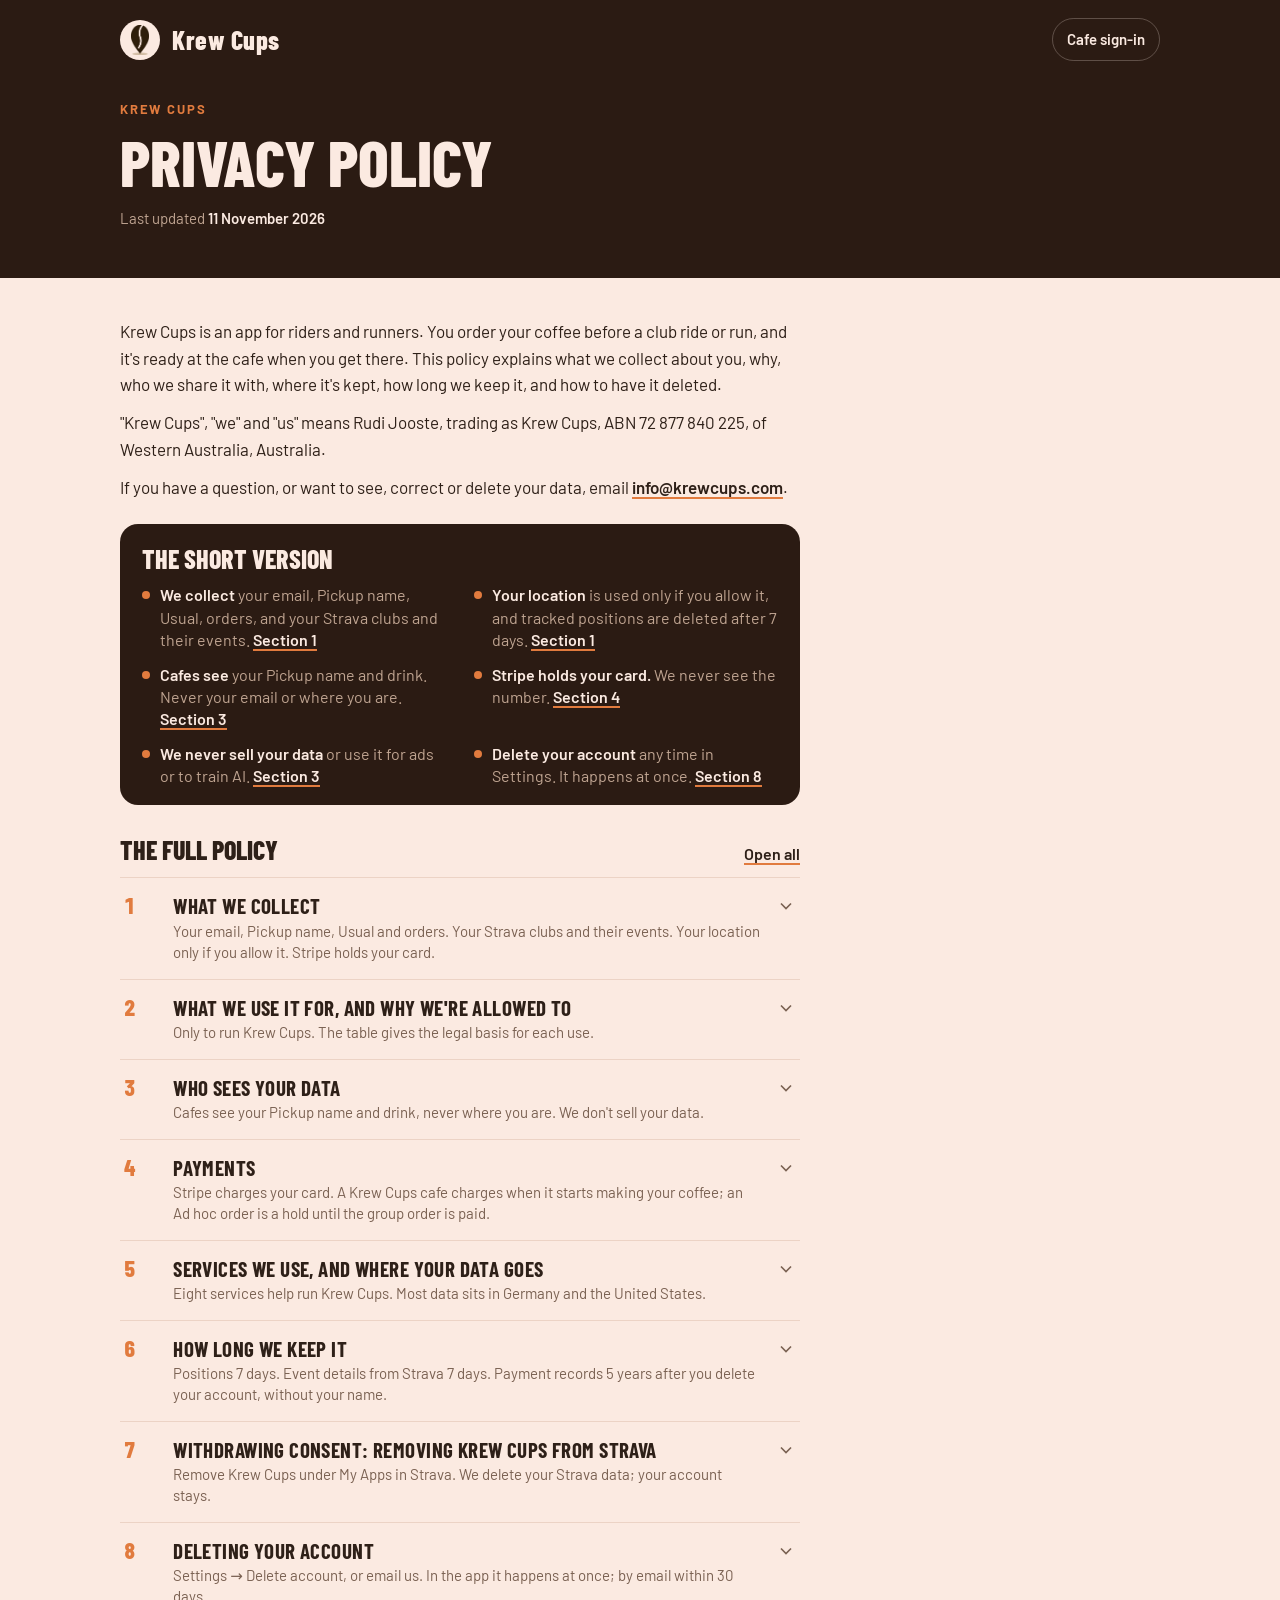
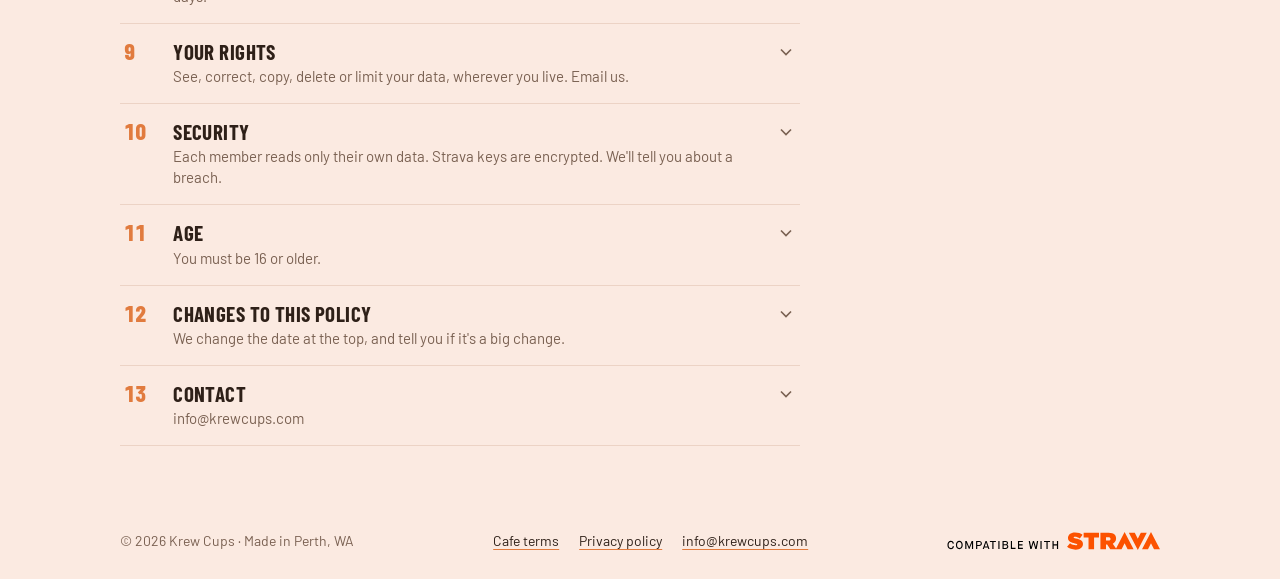
==== privacy/index.html @ a678cc2f "deploy: roods97/krew-cup@27086fe106c4de048542edfa4d556ca2a19899a2" ====
<!doctype html>
<html lang="en-AU">
  <head>
    <meta charset="UTF-8" />
    <meta name="viewport" content="width=device-width, initial-scale=1, viewport-fit=cover" />
    <title>Privacy policy · Krew Cups</title>
    <meta
      name="description"
      content="What Krew Cups collects about you, why, who sees it, where it's kept, how long we keep it, and how to have it deleted."
    />
    <link rel="icon" type="image/png" href="/assets/krewcup-logo-transparent-D4JELKim.png" />
    <link rel="preconnect" href="https://fonts.googleapis.com" />
    <link rel="preconnect" href="https://fonts.gstatic.com" crossorigin />
    <link
      rel="stylesheet"
      href="https://fonts.googleapis.com/css2?family=Barlow:wght@400;500;600&family=Barlow+Condensed:wght@600;700;800&display=swap"
    />
    <script type="module" crossorigin src="/assets/privacy-DERQk1QT.js"></script>
    <link rel="modulepreload" crossorigin href="/assets/modulepreload-polyfill-B5Qt9EMX.js">
    <link rel="stylesheet" crossorigin href="/assets/styles-b7v2vIeq.css">
  </head>
  <body class="policy-page">
    <!-- The text is the agreed policy in .scratch/privacy-policy/policy-draft.md, word for word, plus
         its "Page extras" (marked data-extra). src/privacy/__tests__/pageMatchesDraft.test.ts checks it.
         When the policy changes, change both, and the "Last updated" date. -->
    <header class="band">
      <div class="wrap">
        <nav class="nav" aria-label="Main">
          <a class="logo" href="../" aria-label="Krew Cups home">
            <span class="logo-badge"><img src="/assets/krewcup-logo-transparent-D4JELKim.png" alt="" /></span>
            Krew Cups
          </a>
          <a class="nav-link" href="https://cafe.krewcups.com">Cafe sign-in</a>
        </nav>
        <div class="doc-hero">
          <p class="eyebrow">Krew Cups</p>
          <h1>Privacy policy</h1>
          <p class="doc-meta">Last updated <time datetime="2026-11-11">11 November 2026</time></p>
        </div>
      </div>
    </header>

    <main class="wrap doc-single">
      <article class="doc-text policy">
        <p>Krew Cups is an app for riders and runners. You order your coffee before a club ride or run, and it's ready at the cafe when you get there. This policy explains what we collect about you, why, who we share it with, where it's kept, how long we keep it, and how to have it deleted.</p>
        <p>"Krew Cups", "we" and "us" means Rudi Jooste, trading as Krew Cups, ABN 72 877 840 225, of Western Australia, Australia.</p>
        <p>If you have a question, or want to see, correct or delete your data, email <strong><a href="mailto:info@krewcups.com">info@krewcups.com</a></strong>.</p>

        <section class="policy-short" aria-labelledby="short-title" data-extra>
          <h2 id="short-title">The short version</h2>
          <ul>
            <li><span><b>We collect</b> your email, Pickup name, Usual, orders, and your Strava clubs and their events. <a href="#s1">Section 1</a></span></li>
            <li><span><b>Your location</b> is used only if you allow it, and tracked positions are deleted after 7 days. <a href="#s1">Section 1</a></span></li>
            <li><span><b>Cafes see</b> your Pickup name and drink. Never your email or where you are. <a href="#s3">Section 3</a></span></li>
            <li><span><b>Stripe holds your card.</b> We never see the number. <a href="#s4">Section 4</a></span></li>
            <li><span><b>We never sell your data</b> or use it for ads or to train AI. <a href="#s3">Section 3</a></span></li>
            <li><span><b>Delete your account</b> any time in Settings. It happens at once. <a href="#s8">Section 8</a></span></li>
          </ul>
        </section>

        <div class="acc-tools" data-extra>
          <h2>The full policy</h2>
          <button type="button" id="open-all" hidden>Open all</button>
        </div>

        <details class="acc" id="s1">
          <summary>
            <span class="n">1</span>
            <span class="st"><b>What we collect</b> <small data-extra>Your email, Pickup name, Usual and orders. Your Strava clubs and their events. Your location only if you allow it. Stripe holds your card.</small></span>
            <svg class="chev" width="20" height="20" viewBox="0 0 24 24" fill="none" stroke="currentColor" stroke-width="2" aria-hidden="true"><path d="M6 9l6 6 6-6" /></svg>
          </summary>
          <div class="acc-body">
            <h3>Your account</h3>
            <ul>
              <li><strong>Your email address.</strong> You sign in with a one-time code sent to it. We also use it to email you about your account, for example to confirm that it's deleted, and to contact you about a problem reported with one of your orders.</li>
              <li><strong>Your Pickup name.</strong> The name your coffee is made under and written on your cup, such as "Sam K.". It starts as the first name and last initial from your Strava profile. We keep only that, not your full Strava name. You can change it at any time, and once you have, reconnecting Strava won't change it back.</li>
              <li><strong>Your Usual.</strong> The drink you normally have: its size, any changes (such as oat milk or an extra shot), whether you're having it in or taking it away, and the swaps you approve in advance for when the cafe can't make part of it.</li>
              <li><strong>Whether you're going.</strong> For each of your clubs' Events, whether you've said you're going or not going.</li>
              <li><strong>Your orders.</strong> The orders you place: which Event, which cafe, what you ordered, any note you add, the price, the platform fee and what happened to the order (made, collected, refunded and so on).</li>
              <li><strong>Problems you report.</strong> If you flag a problem with an order, we keep your reason, what you wrote, the photo you attached, and how you answered the cafe's response. Before your photo is uploaded, the app removes its hidden details, such as where it was taken.</li>
              <li><strong>Problems a cafe reports.</strong> A cafe can flag a problem with one of your orders, for example that it was never collected. We keep the cafe's reason and what it wrote. You aren't shown these reports, but you can ask us for a copy. If several of these are upheld, your account can be suspended from ordering. We keep a record of any suspension, and you're told why.</li>
            </ul>
            <h3>Cafes without Krew Cups ordering (Ad hoc Cafes)</h3>
            <p>If your Event has no cafe yet, you can ask for one to be added, giving its name and a Google Maps link, and you can tell us the prices on its menu. We keep that it was you who asked, and the prices you entered.</p>
            <p>If you offer to place and pay for the group's order at such a cafe (you "Claim" it), we keep that you did. To receive the group's payments, you set up a payout account with <strong>Stripe</strong>. Stripe asks you directly for your identity and bank details, and keeps them under its own privacy policy. We hold only Stripe's reference to that account.</p>
            <p>If a member's card can't be charged for such an order, Krew Cups may pay that member's share to the member who placed the order. We then keep a record of the amount the member owes us, until it's paid.</p>
            <h3>From Strava</h3>
            <p>Krew Cups needs a Strava account. When you connect it, you approve the connection on Strava's own page, and Strava sends us the data below. We don't get your Strava password.</p>
            <ul>
              <li><strong>Your Strava athlete ID</strong>, and the keys Strava gives us to read your data on your behalf. The long-lived key is stored encrypted in a separate, access-controlled vault, not in our ordinary tables.</li>
              <li><strong>Your name</strong> from your Strava profile, used only to set your starting Pickup name (see above).</li>
              <li><strong>Your Strava clubs</strong>: which clubs you belong to, and each club's name.</li>
              <li><strong>Your clubs' upcoming group events</strong>: the title, start time, meeting location, sport (ride or run), route distance and the route's line on the map. We use this to know when and where to expect you, and which cafe your order goes to.</li>
            </ul>
            <p><strong>Strava access we ask for:</strong> <code>read</code> only, which covers your public profile, your clubs and your clubs' events. We don't read your activities.</p>
            <p>We check your club list with Strava at least every 6 days, and whenever you sync. Upcoming Events are refreshed from Strava daily.</p>
            <p>We read your Strava data only to run Krew Cups. We don't sell it, we don't use it for advertising, and we don't use it to train AI models. Your clubs' events are shown to other Krew Cups members in the same club, because they're the club's events, not yours.</p>
            <h3>Your location (only if you allow it)</h3>
            <p>Krew Cups uses your location only if you allow it in your phone's settings. With location permission off, we never use your location, and the app works out when you'll arrive from the group's pace instead.</p>
            <p>With it allowed, we use it in two ways:</p>
            <ul>
              <li><strong>Before an Event (Location ping).</strong> About ten minutes before the start, your phone checks once whether you're near the start, so we can send you the order reminder at the right moment. With "Always" location permission, your phone can keep watching, until the start, for you arriving nearby. Your phone sends us that position, but we don't store it. We keep only your distance from the start.</li>
              <li><strong>During an Event, while you have an order (Live tracking).</strong> Your phone sends us its position every so often, so the cafe can have your coffee ready when you actually arrive. Tracking runs only while you have a live order. It stops when you arrive, when your order is finished or cancelled, 30 minutes after you were expected, or when you press Stop on the Event screen. For each position we store the latitude, longitude, accuracy, the time your phone took it and the time we received it.</li>
            </ul>
            <p>We keep the times worked out from your positions: when your order was sent to the cafe, and when you arrived.</p>
            <h3>Your payment card</h3>
            <p>Your card is saved with, and charged by, <strong>Stripe</strong>. Your card number never reaches Krew Cups' own systems. We hold only Stripe's reference to you and to your card, and the amounts and results of your payments. See section 4.</p>
            <h3>Your phone</h3>
            <ul>
              <li><strong>A push notification token</strong>, so we can send you order reminders and updates, plus a record of which notifications we sent you.</li>
              <li><strong>Your phone's location permission</strong>: whether you granted it.</li>
            </ul>
            <h3>If you register interest on krewcups.com</h3>
            <p>The form on our website collects your email address, whether you're a rider or runner, club organiser or cafe owner, and your club's or cafe's name if you give it. A cafe owner, here or on cafe.krewcups.com, also gives the cafe's name and their own name, and can add a phone number and suburb. We use it to email you (or, if you gave a phone number, call you) when Krew Cups launches near you, plus the odd product update. To unsubscribe, or have your details deleted, email <a href="mailto:info@krewcups.com">info@krewcups.com</a>, or reply "unsubscribe" to any of these emails. We act on it within 5 working days.</p>
          </div>
        </details>
        <details class="acc" id="s2">
          <summary>
            <span class="n">2</span>
            <span class="st"><b>What we use it for, and why we're allowed to</b> <small data-extra>Only to run Krew Cups. The table gives the legal basis for each use.</small></span>
            <svg class="chev" width="20" height="20" viewBox="0 0 24 24" fill="none" stroke="currentColor" stroke-width="2" aria-hidden="true"><path d="M6 9l6 6 6-6" /></svg>
          </summary>
          <div class="acc-body">
            <div class="table-wrap">
              <table>
              <thead>
                <tr>
                  <th>Use</th>
                  <th>Legal basis</th>
                </tr>
              </thead>
              <tbody>
                <tr>
                  <td>Your account, Usual and Pickup name; showing your clubs' Events and taking your orders; reading your Strava clubs and events; sending your order to the cafe at the right time</td>
                  <td>Providing the service you asked for</td>
                </tr>
                <tr>
                  <td>Taking payment, handling refunds, and recording what members owe</td>
                  <td>Providing the service you asked for</td>
                </tr>
                <tr>
                  <td>Connecting Strava</td>
                  <td>Your consent, which you can withdraw at any time (section 7)</td>
                </tr>
                <tr>
                  <td>Your location</td>
                  <td>Your consent, given and withdrawn through your phone's location permission</td>
                </tr>
                <tr>
                  <td>Push notifications</td>
                  <td>Your consent, given and withdrawn through your phone's notification permission</td>
                </tr>
                <tr>
                  <td>Looking into problems you or a cafe report, and suspending members whose orders are repeatedly upheld as a problem</td>
                  <td>Our legitimate interest in keeping Krew Cups fair for members and cafes</td>
                </tr>
                <tr>
                  <td>Emails to people who registered interest</td>
                  <td>Your consent, given on the form</td>
                </tr>
                <tr>
                  <td>Keeping payment records</td>
                  <td>Our legal obligation to keep tax records</td>
                </tr>
              </tbody>
              </table>
            </div>
          </div>
        </details>
        <details class="acc" id="s3">
          <summary>
            <span class="n">3</span>
            <span class="st"><b>Who sees your data</b> <small data-extra>Cafes see your Pickup name and drink, never where you are. We don't sell your data.</small></span>
            <svg class="chev" width="20" height="20" viewBox="0 0 24 24" fill="none" stroke="currentColor" stroke-width="2" aria-hidden="true"><path d="M6 9l6 6 6-6" /></svg>
          </summary>
          <div class="acc-body">
            <ul>
              <li><strong>Cafes</strong> see your Pickup name, your drink, when you're expected and a countdown, never where you are, your email address or your Strava data. If you flag an order, that cafe sees your reason, what you wrote and your photo.</li>
              <li><strong>Other members of your club</strong> see the club's Events. At an Ad hoc Cafe, the drink list for the group order shows no names. Once the group order is complete, the member who placed it sees each member's Pickup name and whether their payment went through.</li>
              <li><strong>Krew Cups</strong> (Rudi Jooste) can see the data in section 1 to run the app and look into problems.</li>
              <li><strong>The services we use</strong>, listed in section 5, only to run Krew Cups.</li>
              <li>We don't sell your data, and we don't share it with advertisers.</li>
            </ul>
          </div>
        </details>
        <details class="acc" id="s4">
          <summary>
            <span class="n">4</span>
            <span class="st"><b>Payments</b> <small data-extra>Stripe charges your card. A Krew Cups cafe charges when it starts making your coffee; an Ad hoc order is a hold until the group order is paid.</small></span>
            <svg class="chev" width="20" height="20" viewBox="0 0 24 24" fill="none" stroke="currentColor" stroke-width="2" aria-hidden="true"><path d="M6 9l6 6 6-6" /></svg>
          </summary>
          <div class="acc-body">
            <p>Payments are processed by <strong>Stripe</strong>. When you save a card, you enter it into Stripe's own form, and Stripe keeps it. You have one saved card at a time.</p>
            <p>At a cafe that takes Krew Cups orders, your card is charged when the cafe starts making your coffee. Until then you can change or cancel your order at no charge. The payment goes to the cafe's own Stripe account, and Krew Cups takes its platform fee from it. For each order, Stripe uses your card on the cafe's Stripe account once, and then that copy is removed. The cafe's record of the payment shows your card's brand and last 4 digits, as with any card payment.</p>
            <p>At an Ad hoc Cafe, we place a hold on your card when you order. We take the payment when the member who placed the group order completes it, and pass it to them. If nobody completes it, the hold is released.</p>
            <p>Stripe handles your card under its own privacy policy: <a href="https://stripe.com/privacy">https://stripe.com/privacy</a>. We keep a record of each payment (amount, fee, status, Stripe's reference) for the cafe's and our payment and tax records.</p>
          </div>
        </details>
        <details class="acc" id="s5">
          <summary>
            <span class="n">5</span>
            <span class="st"><b>Services we use, and where your data goes</b> <small data-extra>Eight services help run Krew Cups. Most data sits in Germany and the United States.</small></span>
            <svg class="chev" width="20" height="20" viewBox="0 0 24 24" fill="none" stroke="currentColor" stroke-width="2" aria-hidden="true"><path d="M6 9l6 6 6-6" /></svg>
          </summary>
          <div class="acc-body">
            <p>These companies process data for us, only to run Krew Cups:</p>
            <div class="table-wrap">
              <table>
              <thead>
                <tr>
                  <th>Service</th>
                  <th>What for</th>
                  <th>What it handles</th>
                  <th>Where</th>
                </tr>
              </thead>
              <tbody>
                <tr>
                  <td><strong>Supabase</strong></td>
                  <td>Our database, sign-in, file storage and server code</td>
                  <td>Everything in section 1</td>
                  <td>Germany (Frankfurt)</td>
                </tr>
                <tr>
                  <td><strong>Strava</strong></td>
                  <td>Your clubs and their events</td>
                  <td>See "From Strava" above</td>
                  <td>United States</td>
                </tr>
                <tr>
                  <td><strong>Stripe</strong></td>
                  <td>Saving your card, taking payments, and payout accounts</td>
                  <td>Your card, payments, refunds and payout details</td>
                  <td>United States</td>
                </tr>
                <tr>
                  <td><strong>Expo</strong>, with Google Firebase Cloud Messaging (Android) and Apple Push Notification service (iPhone)</td>
                  <td>Delivering push notifications</td>
                  <td>Your push token and the notification text</td>
                  <td>United States</td>
                </tr>
                <tr>
                  <td><strong>Google Maps Platform</strong></td>
                  <td>Looking up cafe and Event addresses and time zones, and maps on the cafe's screen</td>
                  <td>Addresses and coordinates of cafes and Events, never your own location</td>
                  <td>United States</td>
                </tr>
                <tr>
                  <td><strong>Resend</strong></td>
                  <td>Sending sign-in codes and account and order emails</td>
                  <td>Your email address and the email's content</td>
                  <td>United States</td>
                </tr>
                <tr>
                  <td><strong>Zoho Mail</strong></td>
                  <td>Our inbox, <a href="mailto:info@krewcups.com">info@krewcups.com</a></td>
                  <td>Anything you email us</td>
                  <td>Australia</td>
                </tr>
                <tr>
                  <td><strong>GitHub Pages</strong></td>
                  <td>Hosting krewcups.com and the cafe screen</td>
                  <td>Standard web server logs</td>
                  <td>United States</td>
                </tr>
              </tbody>
              </table>
            </div>
            <p>So your data is stored and processed outside Australia, mainly in Germany and the United States. We follow the Australian Privacy Principles, including on sending data overseas, and we use these services under their standard data protection terms.</p>
            <p><strong>Strava collects usage data.</strong> Strava may monitor and collect data about how you use Strava through Krew Cups, and may use it for any business purpose, for example to improve Strava, to support developers and users, and to check that apps follow its rules. Strava handles it under its own privacy policy: <a href="https://www.strava.com/legal/privacy">https://www.strava.com/legal/privacy</a>.</p>
          </div>
        </details>
        <details class="acc" id="s6">
          <summary>
            <span class="n">6</span>
            <span class="st"><b>How long we keep it</b> <small data-extra>Positions 7 days. Event details from Strava 7 days. Payment records 5 years after you delete your account, without your name.</small></span>
            <svg class="chev" width="20" height="20" viewBox="0 0 24 24" fill="none" stroke="currentColor" stroke-width="2" aria-hidden="true"><path d="M6 9l6 6 6-6" /></svg>
          </summary>
          <div class="acc-body">
            <ul>
              <li><strong>Tracked positions:</strong> 7 days after tracking stops, then deleted. We keep them that long only to look into a problem you or the cafe reports.</li>
              <li><strong>Your distance from the start</strong> (Location ping): until you delete your account.</li>
              <li><strong>An Event's details from Strava</strong> (title, location, sport, route distance): deleted at the latest 7 days after the Event starts, or 7 days after Strava last refreshed it. The Event itself stays, so your order history can still show it, named by cafe and date.</li>
              <li><strong>An Event's route line:</strong> deleted 24 hours after the Event starts, or 6 days after Strava last refreshed it.</li>
              <li><strong>Your clubs:</strong> checked with Strava at least every 6 days and when you sync. When you leave a club on Strava, you leave it on Krew Cups at the next check. If we can't check your clubs with Strava for 7 days, your club memberships are removed until a check succeeds. A club name nobody has refreshed for 7 days is deleted.</li>
              <li><strong>Your Strava connection</strong> (athlete ID and access keys): while you're connected.</li>
              <li><strong>Photos attached to a reported problem:</strong> deleted 120 days after the report is filed, or when you delete your account.</li>
              <li><strong>Your account, Usual, Pickup name, whether you're going, order history, reports and suspensions:</strong> until you delete your account.</li>
              <li><strong>Payment records of past orders, and what a member owed:</strong> kept for 5 years after you delete your account, without your name or anything linking them to you, for the cafe's and our payment and tax records. Then deleted.</li>
            </ul>
          </div>
        </details>
        <details class="acc" id="s7">
          <summary>
            <span class="n">7</span>
            <span class="st"><b>Withdrawing consent: removing Krew Cups from Strava</b> <small data-extra>Remove Krew Cups under My Apps in Strava. We delete your Strava data; your account stays.</small></span>
            <svg class="chev" width="20" height="20" viewBox="0 0 24 24" fill="none" stroke="currentColor" stroke-width="2" aria-hidden="true"><path d="M6 9l6 6 6-6" /></svg>
          </summary>
          <div class="acc-body">
            <p>You can stop Krew Cups reading your Strava data at any time, on Strava:</p>
            <ol>
              <li>Open <strong>Strava's settings → My Apps</strong> (<a href="https://www.strava.com/settings/apps">https://www.strava.com/settings/apps</a>).</li>
              <li>Find Krew Cups and choose <strong>Revoke Access</strong>.</li>
            </ol>
            <p>Strava tells us straight away. We then delete your Strava connection and keys and your club memberships, and cancel, without charge, any order not yet sent to a cafe. An order already sent to the cafe still goes ahead. Your account, Usual, saved card, Pickup name and order history stay, so you can reconnect later and carry on. Since Krew Cups needs Strava, the app will ask you to reconnect next time you open it.</p>
            <p>We do the same if Strava stops letting us access your account, for example because you deleted your Strava account.</p>
          </div>
        </details>
        <details class="acc" id="s8">
          <summary>
            <span class="n">8</span>
            <span class="st"><b>Deleting your account</b> <small data-extra>Settings → Delete account, or email us. In the app it happens at once; by email within 30 days.</small></span>
            <svg class="chev" width="20" height="20" viewBox="0 0 24 24" fill="none" stroke="currentColor" stroke-width="2" aria-hidden="true"><path d="M6 9l6 6 6-6" /></svg>
          </summary>
          <div class="acc-body">
            <p>To delete your Krew Cups account, open <strong>Settings → Delete account</strong> in the app and confirm. You can also email <a href="mailto:info@krewcups.com">info@krewcups.com</a> and ask us to do it. We'll do it within 30 days.</p>
            <p>When you delete your account, at once:</p>
            <ul>
              <li>we revoke Krew Cups' access to your Strava account, so it disappears from your Strava connected apps;</li>
              <li>we delete your customer record and saved card from Stripe;</li>
              <li>we cancel, without charge, any order not yet sent to a cafe;</li>
              <li>we delete your Usual, Pickup name, whether you're going to Events, tracked positions, distances, Strava connection, club memberships, menu prices you entered, push tokens, notification history and suspensions;</li>
              <li>we blank the notes you added to orders and what you wrote in reports, and delete your photos;</li>
              <li>we delete your sign-in account and email address;</li>
              <li>last, we email you to confirm your account and data are deleted.</li>
            </ul>
            <p>If one of your orders is already with the cafe and not yet finished, we can't delete your account until it is. The app tells you when this is the case.</p>
            <p>Past orders, reports, payment records and anything a member owed are kept, because the cafe and Krew Cups need them for their payment and tax records. They no longer link to you and don't carry your name: they show as "Deleted member". They're deleted 5 years later.</p>
            <p>If you set up a Stripe payout account to place group orders, it belongs to you and stays with Stripe. Close it with Stripe directly.</p>
            <p>The confirmation email comes from <a href="mailto:no-reply@activation.krewcups.com">no-reply@activation.krewcups.com</a>. Replies go to <a href="mailto:info@krewcups.com">info@krewcups.com</a>.</p>
          </div>
        </details>
        <details class="acc" id="s9">
          <summary>
            <span class="n">9</span>
            <span class="st"><b>Your rights</b> <small data-extra>See, correct, copy, delete or limit your data, wherever you live. Email us.</small></span>
            <svg class="chev" width="20" height="20" viewBox="0 0 24 24" fill="none" stroke="currentColor" stroke-width="2" aria-hidden="true"><path d="M6 9l6 6 6-6" /></svg>
          </summary>
          <div class="acc-body">
            <p>Wherever you live, you can ask us to:</p>
            <ul>
              <li>give you a copy of the data we hold about you, in a format you can take elsewhere;</li>
              <li>correct it;</li>
              <li>delete it;</li>
              <li>stop or limit how we use it, or object to a use.</li>
            </ul>
            <p>Email <a href="mailto:info@krewcups.com">info@krewcups.com</a>. We'll reply within 30 days. You can change your Pickup name, Usual and card yourself in the app, and switch location and notifications off in your phone's settings.</p>
            <p>We follow the Australian Privacy Principles. If you're not happy with how we've handled your data, email us first. If we can't resolve it and you live outside Australia, you can complain to your local data protection authority.</p>
          </div>
        </details>
        <details class="acc" id="s10">
          <summary>
            <span class="n">10</span>
            <span class="st"><b>Security</b> <small data-extra>Each member reads only their own data. Strava keys are encrypted. We'll tell you about a breach.</small></span>
            <svg class="chev" width="20" height="20" viewBox="0 0 24 24" fill="none" stroke="currentColor" stroke-width="2" aria-hidden="true"><path d="M6 9l6 6 6-6" /></svg>
          </summary>
          <div class="acc-body">
            <p>Your data is stored with Supabase, and each member can only read their own data. Strava access keys are kept encrypted in a separate vault. Card details are held by Stripe, never by us. Only Rudi Jooste, who runs Krew Cups, can access the data behind the app.</p>
            <p>If a breach affects your data, we'll tell you promptly. If it involves Strava data, we'll also tell Strava within 24 hours.</p>
          </div>
        </details>
        <details class="acc" id="s11">
          <summary>
            <span class="n">11</span>
            <span class="st"><b>Age</b> <small data-extra>You must be 16 or older.</small></span>
            <svg class="chev" width="20" height="20" viewBox="0 0 24 24" fill="none" stroke="currentColor" stroke-width="2" aria-hidden="true"><path d="M6 9l6 6 6-6" /></svg>
          </summary>
          <div class="acc-body">
            <p>You must be 16 or older to use Krew Cups.</p>
          </div>
        </details>
        <details class="acc" id="s12">
          <summary>
            <span class="n">12</span>
            <span class="st"><b>Changes to this policy</b> <small data-extra>We change the date at the top, and tell you if it's a big change.</small></span>
            <svg class="chev" width="20" height="20" viewBox="0 0 24 24" fill="none" stroke="currentColor" stroke-width="2" aria-hidden="true"><path d="M6 9l6 6 6-6" /></svg>
          </summary>
          <div class="acc-body">
            <p>We'll update this page when what we do changes, and change the date at the top. For a significant change, we'll tell you in the app or by email.</p>
          </div>
        </details>
        <details class="acc" id="s13">
          <summary>
            <span class="n">13</span>
            <span class="st"><b>Contact</b> <small data-extra>info@krewcups.com</small></span>
            <svg class="chev" width="20" height="20" viewBox="0 0 24 24" fill="none" stroke="currentColor" stroke-width="2" aria-hidden="true"><path d="M6 9l6 6 6-6" /></svg>
          </summary>
          <div class="acc-body">
            <p>Email <strong><a href="mailto:info@krewcups.com">info@krewcups.com</a></strong>.</p>
          </div>
        </details>
      </article>
    </main>

    <footer class="wrap">
      <span>© 2026 Krew Cups · Made in Perth, WA</span>
      <nav class="foot-links" aria-label="Site">
        <a href="../cafe-terms/">Cafe terms</a>
        <a href="./" aria-current="page">Privacy policy</a>
        <a href="mailto:info@krewcups.com">info@krewcups.com</a>
      </nav>
      <picture>
        <source srcset="/api_logo_cptblWith_strava_horiz_white.svg" media="(prefers-color-scheme: dark)" />
        <img class="strava-badge" src="/api_logo_cptblWith_strava_horiz_orange.svg" alt="Compatible with Strava" />
      </picture>
    </footer>
  </body>
</html>
---- assets/styles-b7v2vIeq.css ----
:root{--brown: #2b1b13;--blush: #fbeae1;--cream: #fff8f3;--ink: #2e2018;--muted: #7a6152;--line: #ecd3c5;--accent: #e17b3e;--accent-ink: #ffffff;--on-dark: #fbeae1;--on-dark-muted: #bfa491;--error: #b42318;--font-display: "Barlow Condensed", "Arial Narrow", system-ui, sans-serif;--font-body: "Barlow", system-ui, -apple-system, "Segoe UI", sans-serif}@media(prefers-color-scheme:dark){:root:not([data-theme=light]){--blush: #1d1410;--cream: #261a14;--ink: #f6e6dc;--muted: #c2a593;--line: #3e2b21;--error: #ff8a7a;color-scheme:dark}}:root[data-theme=dark]{--blush: #1d1410;--cream: #261a14;--ink: #f6e6dc;--muted: #c2a593;--line: #3e2b21;--error: #ff8a7a;color-scheme:dark}*{box-sizing:border-box}[hidden]{display:none!important}body{margin:0;background:var(--blush);color:var(--ink);font:400 17px/1.55 var(--font-body)}a{color:inherit}a:focus-visible,button:focus-visible,input:focus-visible{outline:3px solid var(--accent);outline-offset:3px}.wrap{max-width:1080px;margin:0 auto;padding-left:max(20px,env(safe-area-inset-left,0px));padding-right:max(20px,env(safe-area-inset-right,0px))}.band{background:var(--brown);color:var(--on-dark)}.nav{display:flex;align-items:center;justify-content:space-between;gap:16px;padding-block:18px}.logo{display:flex;align-items:center;gap:12px;font:800 26px/1 var(--font-display);letter-spacing:.02em;text-decoration:none}.logo-badge{width:40px;height:40px;border-radius:50%;background:var(--on-dark);display:grid;place-items:center;flex:none}.logo-badge img{width:24px;height:30px;object-fit:contain}.nav-link{font-weight:600;font-size:15px;text-decoration:none;padding:9px 14px;border:1px solid rgba(251,234,225,.25);border-radius:999px;white-space:nowrap}.nav-link:hover{background:#fbeae114}.hero{display:grid;gap:40px;padding-block:40px 64px;align-items:center}@media(min-width:860px){.hero{grid-template-columns:1.15fr .85fr;padding-block:56px 88px}}.eyebrow{font:700 13px/1 var(--font-body);letter-spacing:.14em;text-transform:uppercase;color:var(--accent);margin:0 0 16px}.hero h1{margin:0;font:800 clamp(40px,7vw,76px)/.95 var(--font-display);text-transform:uppercase;letter-spacing:.005em;text-wrap:balance}.hero h1 em{font-style:normal;color:var(--accent)}.hero p.lead{margin:22px 0 0;max-width:38ch;font-size:19px;color:var(--on-dark-muted)}.hero p.lead b{color:var(--on-dark);font-weight:600}.hero-actions{display:flex;flex-wrap:wrap;align-items:center;gap:14px 22px;margin-top:28px}.status{display:inline-flex;align-items:center;gap:10px;font-weight:600;font-size:15px}.status i{width:9px;height:9px;border-radius:50%;background:var(--accent);box-shadow:0 0 0 5px #e17b3e38}.ticket{background:#fff8f3;color:#2e2018;border-radius:18px;padding:22px;max-width:360px;justify-self:center;width:100%;box-shadow:0 24px 60px #00000059;transform:rotate(1.5deg)}@media(prefers-reduced-motion:no-preference){.ticket{animation:settle .9s cubic-bezier(.2,.8,.2,1) both}@keyframes settle{0%{transform:rotate(5deg) translateY(16px)}}}.ticket-head{display:flex;justify-content:space-between;align-items:baseline;border-bottom:1px dashed #ecd3c5;padding-bottom:12px}.ticket-head span{font-size:12px;font-weight:700;letter-spacing:.1em;text-transform:uppercase;color:#7a6152}.ticket-head b{font:700 13px/1 var(--font-body);color:#9a6400;background:#fff1cc;padding:5px 8px;border-radius:6px}.ticket-name{font:800 30px/1 var(--font-display);text-transform:uppercase;margin-top:14px}.ticket-drink{font:700 24px/1.1 var(--font-display);text-transform:uppercase;margin-top:6px}.ticket-drink span{color:var(--accent);margin-right:.25em}.ticket ul{list-style:none;margin:8px 0 0;padding:0;font-weight:700;font-size:14px;letter-spacing:.03em;text-transform:uppercase}.ticket li:before{content:"+ ";color:var(--accent)}.ticket-foot{margin-top:16px;padding-top:12px;border-top:1px dashed #ecd3c5;font-size:13px;color:#7a6152}.how{padding-block:72px 40px}.section-title{font:800 clamp(32px,5vw,48px)/1 var(--font-display);text-transform:uppercase;margin:0 0 8px;text-wrap:balance}.section-sub{margin:0 0 36px;color:var(--muted);max-width:52ch}.timeline{list-style:none;margin:0;padding:0;display:grid;gap:28px}@media(min-width:860px){.timeline{grid-template-columns:repeat(3,1fr);gap:32px}}.step{padding-top:22px;border-top:3px solid var(--ink)}.step:last-child{border-top-color:var(--accent)}.step .when{font:800 34px/1 var(--font-display);letter-spacing:.02em;text-transform:uppercase;color:var(--accent)}.step h3{margin:10px 0 8px;font:700 26px/1.05 var(--font-display);text-transform:uppercase}.step p{margin:0;color:var(--muted);max-width:40ch}.fine{padding-block:8px 72px}.fine-grid{display:grid;gap:14px}@media(min-width:700px){.fine-grid{grid-template-columns:repeat(2,1fr)}}.fact{background:var(--cream);border:1px solid var(--line);border-radius:14px;padding:18px 20px}.fact b{display:block;font:700 18px/1.1 var(--font-display);text-transform:uppercase;margin-bottom:4px}.fact span{color:var(--muted);font-size:15px}.eoi{background:var(--cream);border-block:1px solid var(--line)}.eoi-grid{display:grid;gap:32px;padding-block:64px}@media(min-width:860px){.eoi-grid{grid-template-columns:.9fr 1.1fr;align-items:start}}.eoi p.intro{margin:0;color:var(--muted);max-width:40ch}.eoi form{display:grid;gap:18px}.field{display:grid;gap:6px;font-weight:600;font-size:15px}.field small{font-weight:400;color:var(--muted)}.field input{font:500 17px var(--font-body);color:var(--ink);background:var(--blush);border:1px solid var(--line);border-radius:10px;padding:12px 14px;min-height:48px;width:100%;min-width:0}.cafe-fields{display:grid;gap:18px}.field-row{display:grid;gap:18px;grid-template-columns:repeat(auto-fit,minmax(180px,1fr))}.roles{border:0;margin:0;padding:0;display:grid;gap:8px}.roles legend{font-weight:600;font-size:15px;margin-bottom:6px;padding:0}.role-options{display:grid;gap:8px}@media(min-width:520px){.role-options{grid-template-columns:repeat(3,1fr)}}.role-options label{position:relative;display:flex;align-items:center;justify-content:center;text-align:center;min-height:48px;padding:10px 12px;border:1px solid var(--line);border-radius:10px;background:var(--blush);font-weight:600;font-size:15px;cursor:pointer}.role-options input{position:absolute;opacity:0;top:0;right:0;bottom:0;left:0;cursor:pointer}.role-options label:has(input:checked){border-color:var(--accent);background:var(--accent);color:var(--accent-ink)}.role-options label:has(input:focus-visible){outline:3px solid var(--accent);outline-offset:3px}.honeypot{position:absolute;left:-9999px;width:1px;height:1px;overflow:hidden}.form-foot{display:flex;flex-wrap:wrap;align-items:center;gap:12px 18px}.submit{border:0;background:var(--accent);color:var(--accent-ink);font:600 17px var(--font-body);min-height:48px;padding:12px 22px;border-radius:12px;cursor:pointer}.submit:disabled{opacity:.6;cursor:default}.privacy{margin:0;font-size:14px;color:var(--muted);max-width:46ch}.form-error{margin:0;color:var(--error);font-weight:600;font-size:15px}.thanks{background:var(--blush);border:1px solid var(--line);border-radius:14px;padding:22px}.thanks b{display:block;font:800 26px/1.05 var(--font-display);text-transform:uppercase;margin-bottom:6px}.thanks p{margin:0;color:var(--muted)}.button{display:inline-flex;align-items:center;gap:8px;min-height:48px;padding:12px 20px;border-radius:12px;font-weight:600;text-decoration:none}.button.primary{background:var(--accent);color:#fff}.button:hover{filter:brightness(1.06)}footer{padding-block:28px;color:var(--muted);font-size:14px;display:flex;flex-wrap:wrap;gap:14px 24px;align-items:center;justify-content:space-between}.strava-badge{display:block;height:18px;width:auto;max-width:100%}.doc-hero{padding-block:24px 48px}.doc-hero h1{margin:0;font:800 clamp(40px,7vw,64px)/.95 var(--font-display);text-transform:uppercase}.doc-meta{margin:14px 0 0;color:var(--on-dark-muted);font-size:15px}.doc-meta time{color:var(--on-dark);font-weight:600}.doc-body{display:grid;gap:32px;padding-block:40px 56px}@media(min-width:860px){.doc-body{grid-template-columns:220px minmax(0,1fr);gap:48px}.toc{position:sticky;top:24px;align-self:start}}.toc h2{margin:0 0 8px;font:700 13px/1 var(--font-body);letter-spacing:.12em;text-transform:uppercase;color:var(--muted)}.toc ol{margin:0;padding-left:20px;display:grid;gap:4px;font-size:15px;color:var(--muted)}.toc a{color:var(--ink);text-decoration:none}.toc a:hover{text-decoration:underline}.doc-text{max-width:68ch;min-width:0}.doc-text section{scroll-margin-top:16px}.doc-text h2{margin:36px 0 10px;font:800 clamp(26px,4vw,34px)/1 var(--font-display);text-transform:uppercase}.doc-text h3{margin:22px 0 6px;font:700 21px/1.1 var(--font-display);text-transform:uppercase}.doc-text p,.doc-text ul{margin:0 0 12px}.doc-text ul{padding-left:20px;display:grid;gap:8px}.doc-text a{color:var(--ink);font-weight:600;text-decoration-color:var(--accent);text-decoration-thickness:2px;text-underline-offset:3px}.doc-lead{margin-top:0;font-size:18px;color:var(--muted)}.glance{list-style:none;margin:0;padding:0;display:grid;gap:10px}.glance li{background:var(--cream);border:1px solid var(--line);border-left:4px solid var(--accent);border-radius:12px;padding:12px 16px;display:grid;gap:2px}.glance b{font:700 18px/1.15 var(--font-display);text-transform:uppercase}.glance span{color:var(--muted);font-size:15px}.terms-meta{display:flex;flex-wrap:wrap;align-items:center;gap:8px 16px}.terms-meta b{color:var(--on-dark);font-weight:600}.terms-meta a{color:var(--on-dark-muted);text-underline-offset:3px}.doc-questions{margin-top:36px;color:var(--muted)}.ver-pill{background:var(--accent);color:var(--accent-ink);border-radius:999px;padding:3px 12px;font-weight:700;font-size:14px}.ver-pill.old{background:transparent;border:1px solid var(--on-dark-muted);color:var(--on-dark)}.toc h2+.versions,.toc h2+ol{margin-bottom:24px}.versions{list-style:none;margin:0;padding:0;display:grid;gap:6px}.versions a{display:flex;justify-content:space-between;gap:8px;padding:7px 10px;border:1px solid var(--line);border-radius:8px;font-size:14px}.versions a:hover{text-decoration:none;border-color:var(--accent)}.versions a[aria-current]{border-color:var(--accent);background:var(--cream);font-weight:600}.versions span:last-child{color:var(--muted);font-weight:400}.old-note{background:var(--cream);border:1px solid var(--line);border-left:4px solid var(--accent);border-radius:12px;padding:12px 16px;font-weight:600}.short-version{background:var(--cream);border:1px solid var(--line);border-radius:16px;padding:18px 20px;margin-bottom:8px}.doc-text .short-version h2{margin-top:0}.short-version>p{color:var(--muted);font-size:15px}.key-points{list-style:none;margin:0;padding:0;display:grid;gap:12px}.key-points li{display:grid;grid-template-columns:28px minmax(0,1fr);gap:12px;align-items:start}.key-points .n{width:28px;height:28px;border-radius:50%;border:2px solid var(--accent);display:grid;place-items:center;font-weight:700;font-size:14px}.key-points li.money .n{background:var(--accent);color:var(--accent-ink)}.key-points b{display:block;font:700 18px/1.15 var(--font-display);text-transform:uppercase}.key-points div>span{color:var(--muted);font-size:15px}.clause-no{font-weight:700;margin-right:.25em}.doc-text .clause-list{list-style:none;padding-left:28px}.doc-text p[id]{scroll-margin-top:16px}.foot-links{display:flex;flex-wrap:wrap;gap:6px 20px}.foot-links a{color:var(--ink);text-decoration-color:var(--accent);text-underline-offset:3px}.doc-single{padding-block:40px 56px}.policy-short{background:var(--brown);color:var(--on-dark);border-radius:18px;padding:22px 22px 18px;margin:24px 0 32px}.doc-text .policy-short h2{margin:0 0 12px;font-size:26px}.doc-text .policy-short ul{margin:0;padding:0;list-style:none;display:grid;gap:10px}@media(min-width:760px){.doc-text .policy-short ul{grid-template-columns:1fr 1fr;gap:12px 28px}}.policy-short li{display:flex;gap:10px;font-size:16px;line-height:1.4;color:var(--on-dark-muted)}.policy-short li:before{content:"";width:8px;height:8px;border-radius:50%;background:var(--accent);flex:none;margin-top:7px}.policy-short li b{color:var(--on-dark);font-weight:600}.doc-text .policy-short a{color:var(--on-dark);white-space:nowrap}.acc-tools{display:flex;justify-content:space-between;align-items:baseline;gap:12px;margin-bottom:10px}.doc-text .acc-tools h2{margin:0;font-size:26px}.acc-tools button{background:none;border:0;padding:4px 0;color:var(--ink);font:600 16px var(--font-body);cursor:pointer;text-decoration:underline;text-decoration-color:var(--accent);text-decoration-thickness:2px;text-underline-offset:3px}.acc{border-top:1px solid var(--line);scroll-margin-top:16px}.acc:last-of-type{border-bottom:1px solid var(--line)}.acc summary{display:flex;gap:14px;align-items:flex-start;padding:16px 4px;cursor:pointer;list-style:none}.acc summary::-webkit-details-marker{display:none}.acc summary:focus-visible{outline:3px solid var(--accent);outline-offset:3px}.acc .n{font:800 22px/1 var(--font-display);color:var(--accent);width:1.6em;flex:none;font-variant-numeric:tabular-nums}.acc .st{display:flex;flex-direction:column;gap:3px;min-width:0;flex:1}.acc .st b{font:700 21px/1.1 var(--font-display);text-transform:uppercase;letter-spacing:.02em}.acc .st small{font-size:15px;color:var(--muted);line-height:1.4}.acc .chev{flex:none;color:var(--muted);margin-top:2px}@media(prefers-reduced-motion:no-preference){.acc .chev{transition:transform .2s}}.acc[open] .chev{transform:rotate(180deg)}.acc-body{padding:0 4px 20px calc(1.6em + 18px)}.doc-text .acc-body h3:first-child{margin-top:0}.policy ol{margin:0 0 12px;padding-left:22px;display:grid;gap:8px}.policy code{font-size:.9em;background:var(--cream);border:1px solid var(--line);padding:1px 5px;border-radius:5px}.table-wrap{overflow-x:auto;margin:0 0 14px;border:1px solid var(--line);border-radius:12px;background:var(--cream)}.table-wrap table{border-collapse:collapse;width:100%;font-size:15px;min-width:520px}.table-wrap th,.table-wrap td{text-align:left;vertical-align:top;padding:10px 12px;border-bottom:1px solid var(--line)}.table-wrap th{font:700 13px/1.2 var(--font-body);letter-spacing:.06em;text-transform:uppercase;color:var(--muted)}.table-wrap tr:last-child td{border-bottom:0}@media(max-width:559px){.acc-body{padding-left:4px}}@media print{.policy-page .band,.policy-short{background:none;color:var(--ink)}.policy-page .nav,.acc-tools button,.acc .chev{display:none}.policy-page .doc-meta,.policy-page .doc-meta time,.policy-short li,.policy-short li b,.doc-text .policy-short a{color:var(--ink)}.policy-short{border:1px solid var(--line)}.acc{break-inside:auto}.acc summary{break-after:avoid}}
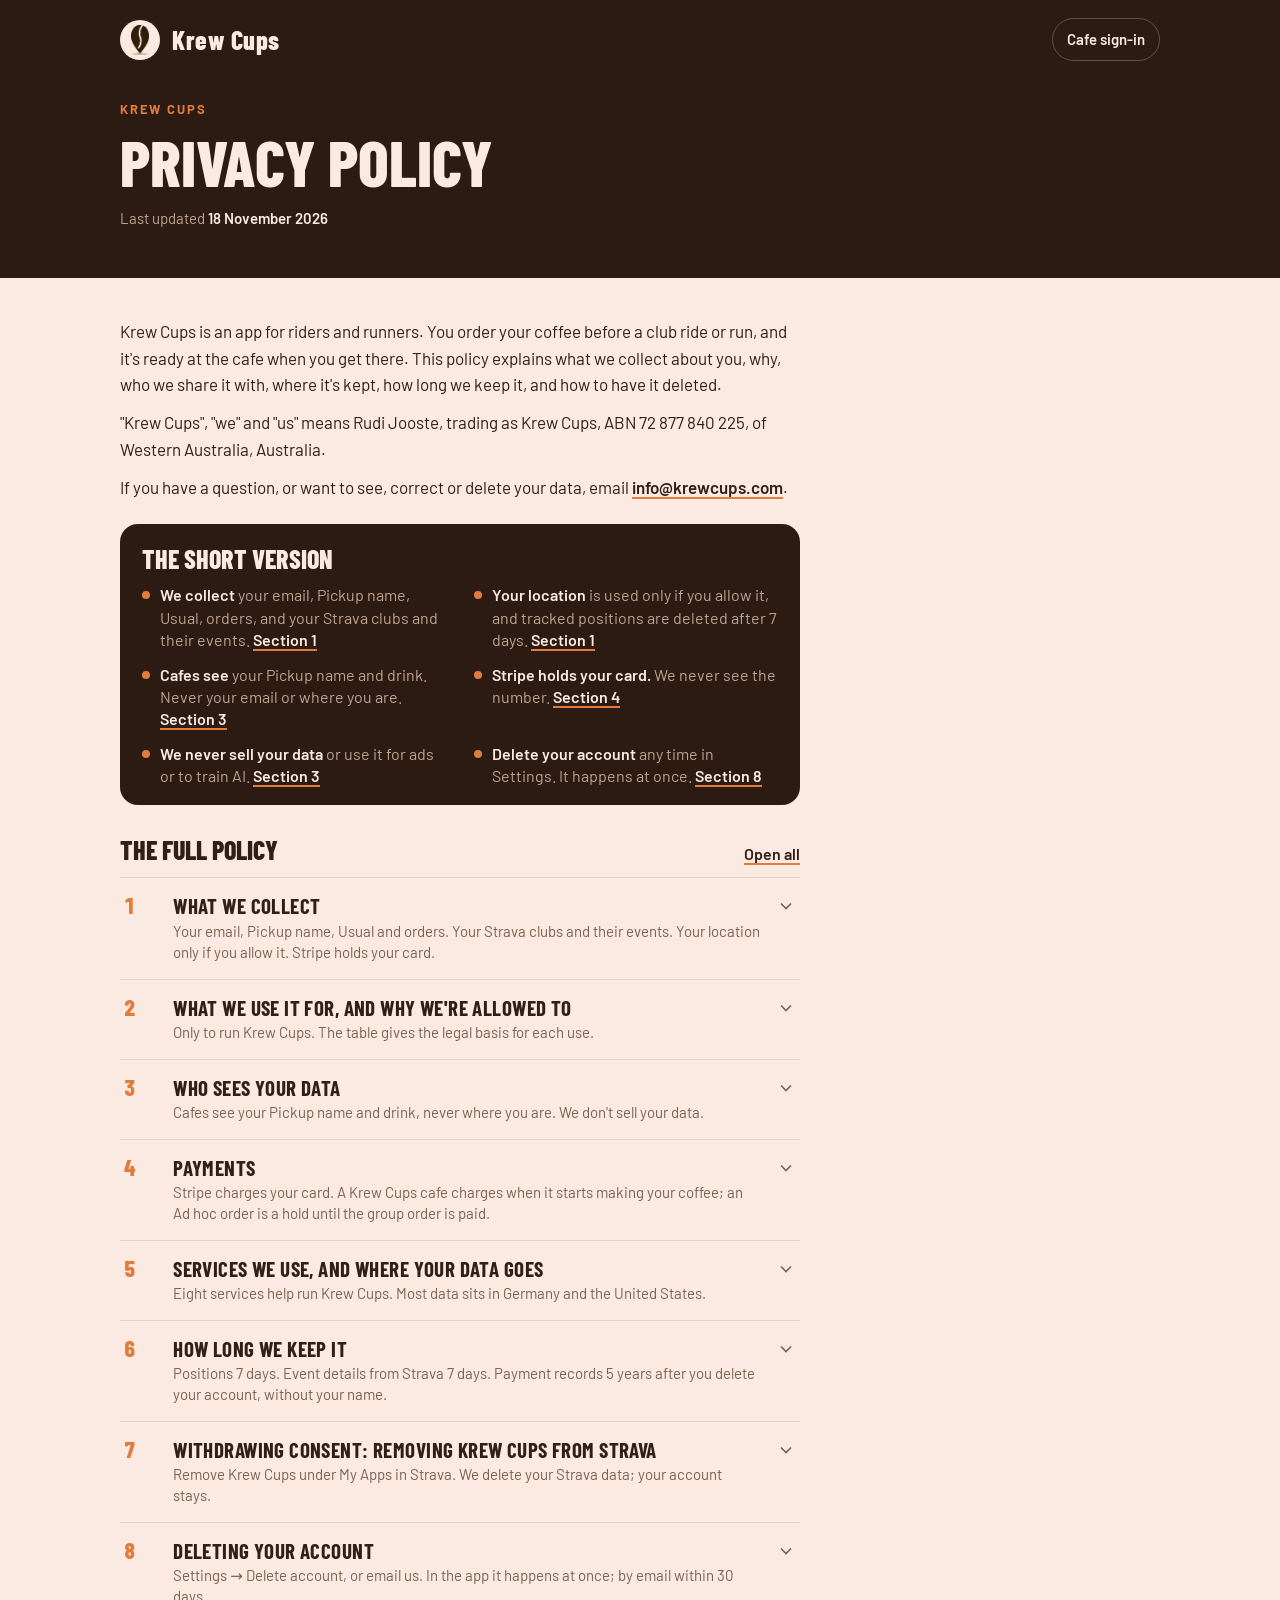
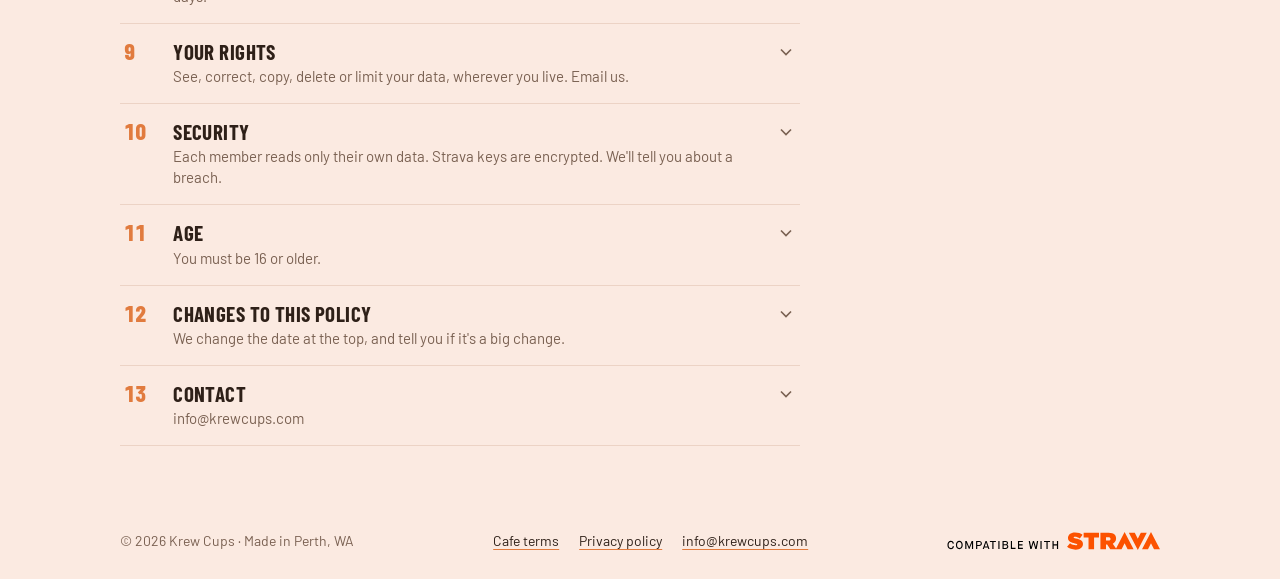
==== commit dbadf684: "deploy: roods97/krew-cup@729fac75a942bd0085c4189d11ec0580b98e5989" ====
--- a/privacy/index.html
+++ b/privacy/index.html
@@ -35,7 +35,7 @@
         <div class="doc-hero">
           <p class="eyebrow">Krew Cups</p>
           <h1>Privacy policy</h1>
-          <p class="doc-meta">Last updated <time datetime="2026-11-11">11 November 2026</time></p>
+          <p class="doc-meta">Last updated <time datetime="2026-11-18">18 November 2026</time></p>
         </div>
       </div>
     </header>
@@ -97,10 +97,11 @@
             <p>We read your Strava data only to run Krew Cups. We don't sell it, we don't use it for advertising, and we don't use it to train AI models. Your clubs' events are shown to other Krew Cups members in the same club, because they're the club's events, not yours.</p>
             <h3>Your location (only if you allow it)</h3>
             <p>Krew Cups uses your location only if you allow it in your phone's settings. With location permission off, we never use your location, and the app works out when you'll arrive from the group's pace instead.</p>
-            <p>With it allowed, we use it in two ways:</p>
+            <p>With it allowed, we use it in three ways:</p>
             <ul>
               <li><strong>Before an Event (Location ping).</strong> About ten minutes before the start, your phone checks once whether you're near the start, so we can send you the order reminder at the right moment. With "Always" location permission, your phone can keep watching, until the start, for you arriving nearby. Your phone sends us that position, but we don't store it. We keep only your distance from the start.</li>
               <li><strong>During an Event, while you have an order (Live tracking).</strong> Your phone sends us its position every so often, so the cafe can have your coffee ready when you actually arrive. Tracking runs only while you have a live order. It stops when you arrive, when your order is finished or cancelled, 30 minutes after you were expected, or when you press Stop on the Event screen. For each position we store the latitude, longitude, accuracy, the time your phone took it and the time we received it.</li>
+              <li><strong>Your rough area.</strong> While Location sharing is on in the app's Settings, we keep where your phone last was while the app was open, rounded to about 1 km. Each new one replaces the last. If your phone can't check whether you're near the start, we use it so you aren't sent the order reminder for an Event far from you. Switching Location sharing off deletes it.</li>
             </ul>
             <p>We keep the times worked out from your positions: when your order was sent to the cafe, and when you arrived.</p>
             <h3>Your payment card</h3>
@@ -280,6 +281,7 @@
             <ul>
               <li><strong>Tracked positions:</strong> 7 days after tracking stops, then deleted. We keep them that long only to look into a problem you or the cafe reports.</li>
               <li><strong>Your distance from the start</strong> (Location ping): until you delete your account.</li>
+              <li><strong>Your rough area:</strong> until it's replaced, you switch Location sharing off, or you delete your account.</li>
               <li><strong>An Event's details from Strava</strong> (title, location, sport, route distance): deleted at the latest 7 days after the Event starts, or 7 days after Strava last refreshed it. The Event itself stays, so your order history can still show it, named by cafe and date.</li>
               <li><strong>An Event's route line:</strong> deleted 24 hours after the Event starts, or 6 days after Strava last refreshed it.</li>
               <li><strong>Your clubs:</strong> checked with Strava at least every 6 days and when you sync. When you leave a club on Strava, you leave it on Krew Cups at the next check. If we can't check your clubs with Strava for 7 days, your club memberships are removed until a check succeeds. A club name nobody has refreshed for 7 days is deleted.</li>
